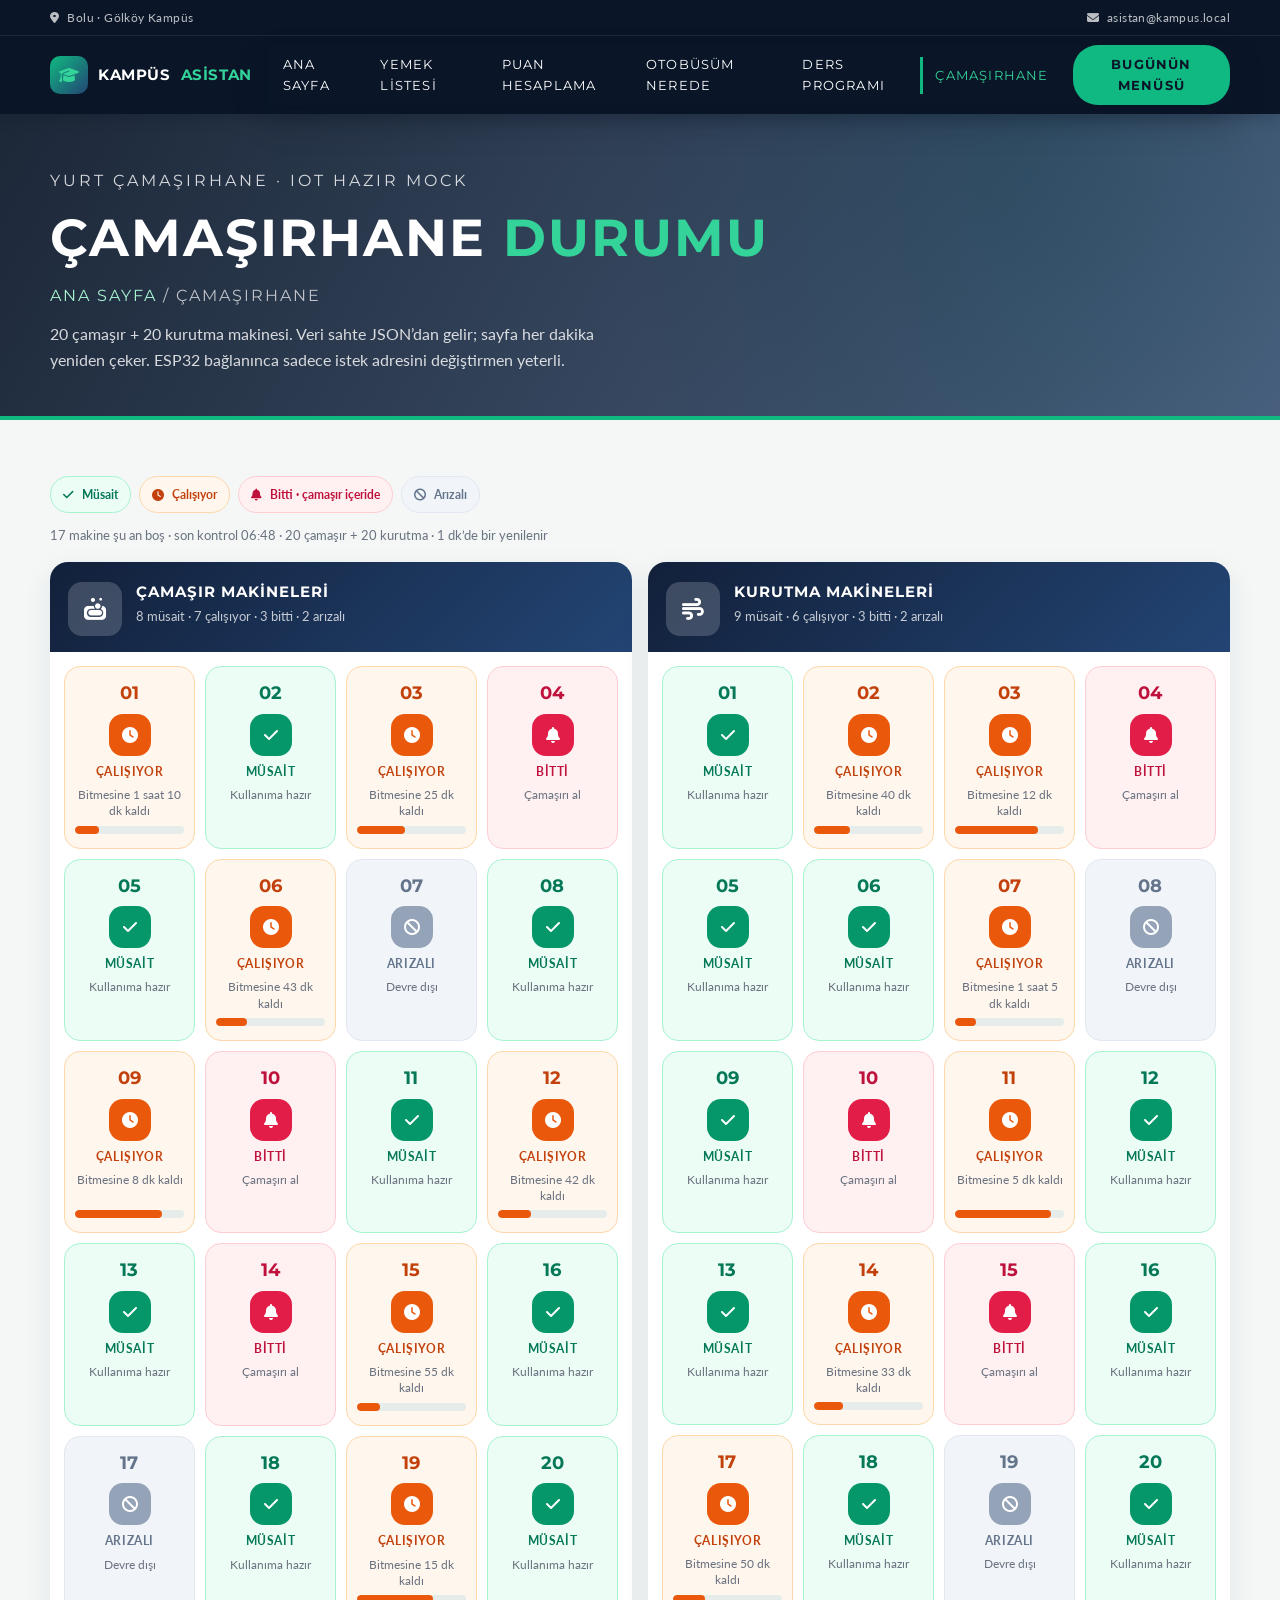
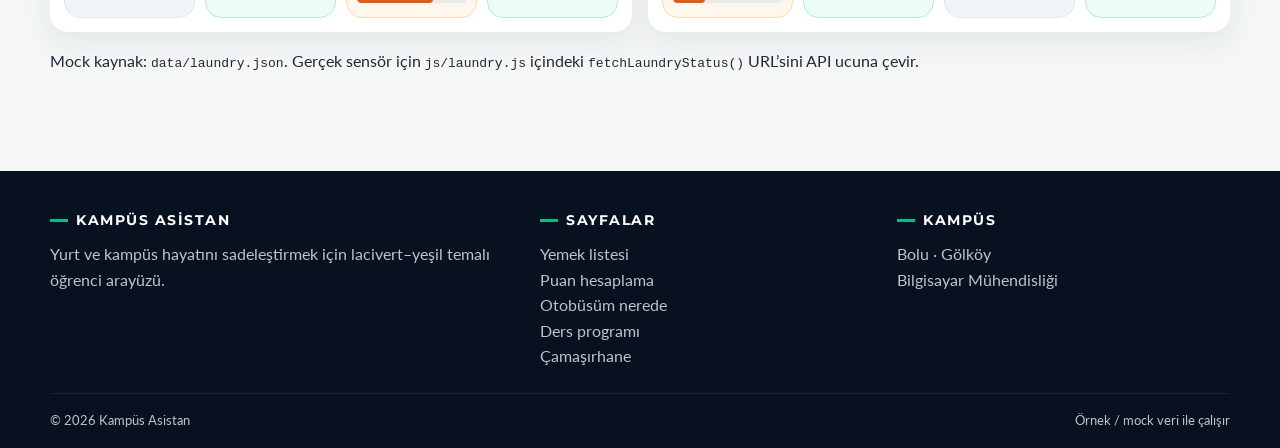
==== camasirhane.html @ 9dda55a9 "Kampüs Asistan’a çamaşırhane, güncel ders programı ve boş saat satırlarının gizlenmesini ekle. Co-au" ====
<!DOCTYPE html>
<html lang="tr">
<head>
  <meta charset="UTF-8">
  <meta name="viewport" content="width=device-width, initial-scale=1.0">
  <title>Çamaşırhane · Kampüs Asistan</title>
  <link rel="icon" href="assets/img/favicon.svg" type="image/svg+xml">
  <link rel="preconnect" href="https://fonts.googleapis.com">
  <link href="https://fonts.googleapis.com/css2?family=Lato:wght@300;400;700;900&family=Montserrat:wght@400;700&display=swap" rel="stylesheet">
  <link rel="stylesheet" href="https://cdnjs.cloudflare.com/ajax/libs/font-awesome/6.5.2/css/all.min.css">
  <link rel="stylesheet" href="css/style.css">
</head>
<body>
  <header class="site-header">
    <div class="header-toolbar">
      <div class="container header-toolbar-inner">
        <span><i class="fa-solid fa-location-dot"></i> Bolu · Gölköy Kampüs</span>
        <span><i class="fa-solid fa-envelope"></i> asistan@kampus.local</span>
      </div>
    </div>
    <div class="container header-bar">
      <a class="logo" href="index.html">
        <span class="logo-mark"><i class="fa-solid fa-graduation-cap"></i></span>
        Kampüs<span>Asistan</span>
      </a>
      <button class="nav-toggle" type="button" aria-label="Menü" aria-expanded="false"><span></span></button>
      <nav class="site-nav">
        <a href="index.html">Ana Sayfa</a>
        <a href="yemek.html">Yemek Listesi</a>
        <a href="puan.html">Puan Hesaplama</a>
        <a href="otobus.html">Otobüsüm Nerede</a>
        <a href="ders-programi.html">Ders Programı</a>
        <a href="camasirhane.html" class="active">Çamaşırhane</a>
        <a class="nav-cta" href="yemek.html">Bugünün menüsü</a>
      </nav>
    </div>
  </header>

  <section class="page-hero">
    <div class="container">
      <p class="kicker">Yurt çamaşırhane · IoT hazır mock</p>
      <h1>Çamaşırhane <span>durumu</span></h1>
      <p class="breadcrumb"><a href="index.html">Ana sayfa</a> / Çamaşırhane</p>
      <p>20 çamaşır + 20 kurutma makinesi. Veri sahte JSON’dan gelir; sayfa her dakika yeniden çeker. ESP32 bağlanınca sadece istek adresini değiştirmen yeterli.</p>
    </div>
  </section>

  <section class="section" data-laundry-page>
    <div class="container">
      <div class="laundry-legend">
        <span class="is-idle"><i class="fa-solid fa-check"></i> Müsait</span>
        <span class="is-running"><i class="fa-solid fa-clock"></i> Çalışıyor</span>
        <span class="is-done"><i class="fa-solid fa-bell"></i> Bitti · çamaşır içeride</span>
        <span class="is-fault"><i class="fa-solid fa-ban"></i> Arızalı</span>
      </div>
      <p class="laundry-meta" data-laundry-meta>Durum yükleniyor…</p>

      <div class="tabs laundry-tabs" data-laundry-tabs>
        <button type="button" data-tab="washer" class="active">Çamaşır makineleri</button>
        <button type="button" data-tab="dryer">Kurutma makineleri</button>
      </div>

      <div class="laundry-layout" data-laundry-board>
        <div class="soft-card empty-state"><p>Makineler yükleniyor…</p></div>
      </div>

      <p class="hint" style="margin-top:16px">Mock kaynak: <code>data/laundry.json</code>. Gerçek sensör için <code>js/laundry.js</code> içindeki <code>fetchLaundryStatus()</code> URL’sini API ucuna çevir.</p>
    </div>
  </section>

  <footer class="site-footer">
    <div class="container">
      <div class="footer-grid">
        <div>
          <h4>Kampüs Asistan</h4>
          <p>Yurt ve kampüs hayatını sadeleştirmek için lacivert–yeşil temalı öğrenci arayüzü.</p>
        </div>
        <div>
          <h4>Sayfalar</h4>
          <p><a href="yemek.html">Yemek listesi</a></p>
          <p><a href="puan.html">Puan hesaplama</a></p>
          <p><a href="otobus.html">Otobüsüm nerede</a></p>
          <p><a href="ders-programi.html">Ders programı</a></p>
          <p><a href="camasirhane.html">Çamaşırhane</a></p>
        </div>
        <div>
          <h4>Kampüs</h4>
          <p>Bolu · Gölköy</p>
          <p>Bilgisayar Mühendisliği</p>
        </div>
      </div>
      <div class="footer-bottom">
        <p>© 2026 Kampüs Asistan</p>
        <p>Örnek / mock veri ile çalışır</p>
      </div>
    </div>
  </footer>

  <script src="js/core.js"></script>
  <script src="js/laundry.js"></script>
</body>
</html>
---- css/style.css ----
@charset "utf-8";

/* Kampüs Asistan — Listing template language, navy + emerald */

:root {
  --navy-950: #07111f;
  --navy-900: #0a1628;
  --navy-800: #12203a;
  --navy-700: #1b365d;
  --navy-600: #234574;
  --navy-500: #2f4984;
  --emerald-700: #047857;
  --emerald-600: #059669;
  --emerald-500: #10b981;
  --mint-400: #34d399;
  --mint-200: #a7f3d0;
  --mint-100: #d1fae5;
  --mint-50: #ecfdf5;
  --bg: #f4f7f6;
  --surface: #ffffff;
  --text: #1f2937;
  --muted: #6b7280;
  --line: #e6ece9;
  --shadow-1: 0 0 6px 3px rgba(0, 0, 0, 0.01);
  --shadow-2: 0 10px 30px rgba(15, 36, 68, 0.08);
  --shadow-3: 0 18px 40px rgba(15, 36, 68, 0.12);
  --radius: 18px;
  --radius-sm: 12px;
  --header-h: 78px;
  --max: 1180px;
}

*,
*::before,
*::after { box-sizing: border-box; }

html { scroll-behavior: smooth; }

html, body, h1, h2, h3, h4, h5, h6, p, ul, ol, li, figure, figcaption, blockquote, dl, dd {
  margin: 0;
  padding: 0;
}

body {
  font-family: "Lato", "Montserrat", sans-serif;
  background: var(--bg);
  color: var(--text);
  line-height: 1.6;
  min-height: 100vh;
  overflow-x: hidden;
}

img { max-width: 100%; display: block; }
a { color: inherit; text-decoration: none; }
button, input, select, textarea { font-family: inherit; }
ul { list-style: none; }

h1, h2, h3, h4, h5, h6 {
  font-family: "Montserrat", sans-serif;
  font-weight: 700;
  letter-spacing: 0.4px;
  line-height: 1.3;
  color: var(--navy-800);
}

.container {
  width: min(var(--max), calc(100% - 32px));
  margin: 0 auto;
}

/* Header — template: dark navy bar, uppercase nav, pill CTA */
.site-header {
  position: sticky;
  top: 0;
  z-index: 50;
  background: var(--navy-900);
  box-shadow: 0 2px 16px rgba(7, 17, 31, 0.25);
}

.header-toolbar {
  display: none;
  border-bottom: 1px solid rgba(255, 255, 255, 0.08);
  padding: 8px 0;
  color: rgba(255, 255, 255, 0.72);
  font-size: 12px;
  letter-spacing: 0.4px;
}

.header-toolbar-inner {
  display: flex;
  justify-content: space-between;
  align-items: center;
  gap: 16px;
}

.header-toolbar span { display: inline-flex; align-items: center; gap: 8px; }

.header-bar {
  display: flex;
  align-items: center;
  justify-content: space-between;
  min-height: var(--header-h);
  gap: 16px;
}

.logo {
  display: flex;
  align-items: center;
  gap: 10px;
  color: #fff;
  font-family: "Montserrat", sans-serif;
  font-weight: 700;
  letter-spacing: 0.6px;
  text-transform: uppercase;
  font-size: 15px;
}

.logo-mark {
  width: 38px;
  height: 38px;
  border-radius: 10px;
  background: linear-gradient(135deg, var(--emerald-500), var(--navy-600));
  display: grid;
  place-items: center;
  color: #fff;
  font-size: 16px;
}

.logo span { color: var(--mint-400); }

.nav-toggle {
  width: 44px;
  height: 44px;
  border: 0;
  background: transparent;
  display: grid;
  place-items: center;
  cursor: pointer;
}

.nav-toggle span,
.nav-toggle span::before,
.nav-toggle span::after {
  display: block;
  width: 22px;
  height: 2px;
  background: #fff;
  position: relative;
  transition: 0.25s ease;
}

.nav-toggle span::before,
.nav-toggle span::after {
  content: "";
  position: absolute;
  left: 0;
}

.nav-toggle span::before { top: -7px; }
.nav-toggle span::after { top: 7px; }

.site-nav {
  position: fixed;
  inset: var(--header-h) 0 auto 0;
  background: var(--navy-800);
  padding: 12px 16px 20px;
  display: none;
  flex-direction: column;
  gap: 4px;
  z-index: 40;
  max-height: calc(100vh - var(--header-h));
  overflow: auto;
  box-shadow: 0 16px 32px rgba(7, 17, 31, 0.28);
}

.site-nav.open { display: flex; }

.site-nav a {
  color: #fff;
  font-family: "Montserrat", sans-serif;
  font-size: 13px;
  text-transform: uppercase;
  letter-spacing: 1.2px;
  padding: 12px 14px;
  border-left: 3px solid transparent;
}

.site-nav a:hover,
.site-nav a.active {
  color: var(--mint-400);
  border-left-color: var(--emerald-500);
}

.nav-cta {
  margin-top: 8px;
  background: var(--emerald-500) !important;
  color: var(--navy-900) !important;
  border-radius: 25px !important;
  text-align: center;
  font-weight: 700;
  border-left: 0 !important;
}

/* Hero / page title — template page-title-wrap */
.hero,
.page-hero {
  background:
    linear-gradient(120deg, rgba(10, 22, 40, 0.92), rgba(27, 54, 93, 0.78)),
    radial-gradient(circle at 80% 20%, rgba(16, 185, 129, 0.35), transparent 40%);
  color: #fff;
  position: relative;
  overflow: hidden;
}

.hero { padding: 56px 0 64px; }
.page-hero { padding: 42px 0 48px; }

.hero::after,
.page-hero::after {
  content: "";
  position: absolute;
  left: 0;
  right: 0;
  bottom: 0;
  height: 4px;
  background: var(--emerald-500);
}

.kicker {
  font-family: "Montserrat", sans-serif;
  font-size: 12px;
  letter-spacing: 3px;
  text-transform: uppercase;
  color: var(--mint-200);
  margin-bottom: 10px;
}

.hero h1,
.page-hero h1 {
  color: #fff;
  font-size: clamp(28px, 5vw, 52px);
  text-transform: uppercase;
  letter-spacing: 2px;
}

.hero h1 span,
.page-hero h1 span { color: var(--mint-400); }

.hero p,
.page-hero p {
  margin-top: 12px;
  max-width: 560px;
  color: rgba(255, 255, 255, 0.82);
  font-size: 16px;
}

.breadcrumb {
  margin-top: 10px;
  font-family: "Montserrat", sans-serif;
  font-size: 11px;
  letter-spacing: 2px;
  text-transform: uppercase;
  color: rgba(255, 255, 255, 0.7) !important;
}

.breadcrumb a { color: var(--mint-200); display: inline; }

.hero-actions {
  display: flex;
  flex-wrap: wrap;
  gap: 12px;
  margin-top: 28px;
}

.hero-actions .btn { white-space: nowrap; }

.btn {
  display: inline-flex;
  align-items: center;
  justify-content: center;
  gap: 8px;
  border: 0;
  cursor: pointer;
  border-radius: 25px;
  padding: 12px 22px;
  font-family: "Montserrat", sans-serif;
  font-size: 12px;
  font-weight: 700;
  letter-spacing: 1.2px;
  text-transform: uppercase;
  transition: 0.25s ease;
}

.btn-primary {
  background: var(--emerald-500);
  color: var(--navy-900);
}

.btn-primary:hover { background: var(--mint-400); }

.btn-ghost {
  background: transparent;
  color: #fff;
  border: 1px solid rgba(255, 255, 255, 0.28);
}

.btn-ghost:hover { border-color: var(--mint-400); color: var(--mint-400); }

.btn-navy {
  background: var(--navy-700);
  color: #fff;
}

.btn-navy:hover { background: var(--navy-600); }

/* Feature cards — template listing/category cards */
.section { padding: 56px 0; }

.section-title {
  text-align: center;
  margin-bottom: 36px;
}

.section-title h2 {
  text-transform: uppercase;
  letter-spacing: 3px;
  font-weight: 400;
  font-size: 22px;
}

.section-title h2 span { color: var(--emerald-500); }

.title-divider {
  display: flex;
  align-items: center;
  justify-content: center;
  gap: 8px;
  margin-top: 12px;
}

.title-divider .line {
  width: 80px;
  height: 1px;
  background: #dbe5e0;
}

.title-divider .box {
  width: 10px;
  height: 10px;
  border: 1px solid var(--emerald-500);
  transform: rotate(130deg);
}

.feature-grid {
  display: grid;
  gap: 20px;
}

.feature-card {
  background: var(--surface);
  border-radius: var(--radius);
  box-shadow: var(--shadow-2);
  padding: 28px 24px;
  transition: 0.3s ease;
  border-bottom: 3px solid transparent;
}

.feature-card:hover {
  transform: translateY(-4px);
  box-shadow: var(--shadow-3);
  border-bottom-color: var(--emerald-500);
}

.feature-icon {
  width: 54px;
  height: 54px;
  border-radius: 14px;
  display: grid;
  place-items: center;
  background: var(--mint-50);
  color: var(--emerald-600);
  font-size: 22px;
  margin-bottom: 16px;
}

.feature-card h3 {
  font-size: 16px;
  text-transform: uppercase;
  letter-spacing: 1px;
  margin-bottom: 8px;
}

.feature-card p { color: var(--muted); font-size: 14px; }

.today-preview {
  display: grid;
  gap: 16px;
}

.soft-card {
  background: var(--surface);
  border-radius: var(--radius);
  box-shadow: var(--shadow-2);
  padding: 22px;
}

/* Calendar */
.calendar-wrap {
  background: var(--surface);
  border-radius: var(--radius);
  box-shadow: var(--shadow-2);
  padding: 22px;
  margin-top: -36px;
  position: relative;
  z-index: 2;
}

.calendar-head {
  display: flex;
  align-items: center;
  justify-content: space-between;
  gap: 12px;
  margin-bottom: 16px;
}

.calendar-head h3 {
  font-size: 15px;
  text-transform: uppercase;
  letter-spacing: 1.4px;
}

.icon-btn {
  width: 40px;
  height: 40px;
  border-radius: 50%;
  border: 1px solid var(--line);
  background: #fff;
  cursor: pointer;
  color: var(--navy-700);
}

.icon-btn:hover { background: var(--mint-50); border-color: var(--emerald-500); }

.calendar-weekdays,
.calendar-grid {
  display: grid;
  grid-template-columns: repeat(7, 1fr);
  gap: 6px;
}

.calendar-weekdays span {
  text-align: center;
  font-family: "Montserrat", sans-serif;
  font-size: 11px;
  letter-spacing: 1px;
  text-transform: uppercase;
  color: var(--muted);
  padding: 6px 0;
}

.cal-day {
  aspect-ratio: 1;
  border: 0;
  background: transparent;
  border-radius: 12px;
  cursor: pointer;
  color: var(--text);
  font-weight: 700;
  font-size: 14px;
}

.cal-day.muted { color: #c4cdc8; cursor: default; }
.cal-day:disabled { opacity: 0.45; }
.cal-day:not(.muted):hover { background: var(--mint-100); }
.cal-day.today { box-shadow: inset 0 0 0 2px var(--navy-700); }
.cal-day.selected {
  background: var(--emerald-500);
  color: var(--navy-900);
}
.cal-day.has-menu:not(.selected)::after {
  content: "";
  display: block;
  width: 5px;
  height: 5px;
  background: var(--emerald-500);
  border-radius: 50%;
  margin: 2px auto 0;
}

.selected-date {
  margin-top: 16px;
  padding-top: 14px;
  border-top: 1px solid var(--line);
  color: var(--navy-700);
  font-weight: 700;
  font-family: "Montserrat", sans-serif;
  text-transform: uppercase;
  letter-spacing: 1px;
  font-size: 13px;
}

/* Meal cards */
.menu-grid {
  display: grid;
  gap: 20px;
  margin-top: 24px;
}

.meal-card {
  background: var(--surface);
  border-radius: var(--radius);
  box-shadow: var(--shadow-2);
  overflow: hidden;
}

.meal-card-body { padding: 22px; }

.meal-label {
  display: inline-flex;
  align-items: center;
  gap: 8px;
  background: var(--mint-50);
  color: var(--emerald-700);
  border-radius: 999px;
  padding: 6px 12px;
  font-family: "Montserrat", sans-serif;
  font-size: 11px;
  letter-spacing: 1.4px;
  text-transform: uppercase;
  font-weight: 700;
}

.meal-card h3 {
  margin: 12px 0 6px;
  font-size: 20px;
  text-transform: uppercase;
}

.meal-meta {
  color: var(--muted);
  font-size: 13px;
  margin-bottom: 16px;
}

.meal-list li {
  display: flex;
  align-items: center;
  gap: 12px;
  padding: 10px 0;
  border-bottom: 1px solid var(--line);
  font-size: 15px;
}

.meal-item-name { flex: 1; text-align: left; }

.meal-item-portion {
  color: var(--muted);
  font-size: 12px;
  white-space: nowrap;
}

.meal-list li:last-child { border-bottom: 0; }

.data-menu-notes p,
[data-menu-notes] p {
  text-align: left;
  color: var(--muted);
  font-size: 13px;
  margin-top: 6px;
}

.dot {
  width: 8px;
  height: 8px;
  border-radius: 50%;
  background: var(--emerald-500);
  flex-shrink: 0;
}

.empty-state {
  text-align: center;
  padding: 48px 20px;
  color: var(--muted);
}

/* Grade calculator */
.tabs {
  display: flex;
  gap: 8px;
  background: var(--surface);
  padding: 8px;
  border-radius: 999px;
  box-shadow: var(--shadow-1);
  width: fit-content;
  max-width: 100%;
  overflow-x: auto;
  margin: 0 auto 24px;
}

.tabs button {
  border: 0;
  background: transparent;
  padding: 10px 18px;
  border-radius: 999px;
  cursor: pointer;
  font-family: "Montserrat", sans-serif;
  font-size: 12px;
  letter-spacing: 1px;
  text-transform: uppercase;
  color: var(--muted);
  white-space: nowrap;
}

.tabs button.active {
  background: var(--navy-700);
  color: #fff;
}

.form-grid {
  display: grid;
  gap: 16px;
}

.field label {
  display: block;
  font-family: "Montserrat", sans-serif;
  font-size: 11px;
  letter-spacing: 1.2px;
  text-transform: uppercase;
  color: var(--muted);
  margin-bottom: 6px;
}

.field input,
.field select {
  width: 100%;
  height: 48px;
  border: 1px solid var(--line);
  border-radius: var(--radius-sm);
  padding: 0 14px;
  background: #fff;
  color: var(--text);
  font-size: 15px;
}

.field input:focus,
.field select:focus {
  outline: 2px solid var(--mint-200);
  border-color: var(--emerald-500);
}

.result-card {
  margin-top: 20px;
  background: linear-gradient(160deg, var(--navy-800), var(--navy-700));
  color: #fff;
  border-radius: var(--radius);
  padding: 24px;
}

.result-card h3 { color: #fff; text-transform: uppercase; letter-spacing: 1px; }
.result-value {
  font-size: 42px;
  font-weight: 700;
  color: var(--mint-400);
  margin: 8px 0;
  font-family: "Montserrat", sans-serif;
}

.letter-badge {
  display: inline-block;
  background: var(--emerald-500);
  color: var(--navy-900);
  border-radius: 8px;
  padding: 4px 10px;
  font-weight: 700;
}

.scale-panel {
  background: var(--surface);
  border-radius: var(--radius);
  box-shadow: var(--shadow-2);
  overflow: hidden;
}

.scale-panel-head {
  display: flex;
  gap: 14px;
  align-items: flex-start;
  padding: 20px 18px 16px;
  background: linear-gradient(135deg, var(--navy-800), var(--navy-600));
  color: #fff;
}

.scale-panel-head h3 {
  color: #fff;
  text-align: left;
  text-transform: uppercase;
  letter-spacing: 1px;
  font-size: 15px;
  margin: 0 0 4px;
}

.scale-panel-head p {
  color: rgba(255, 255, 255, 0.75);
  text-align: left;
  font-size: 13px;
}

.scale-panel .hint { padding: 0 18px 18px; }

.scale-list {
  display: grid;
  gap: 10px;
  padding: 16px 14px 8px;
}

.scale-row {
  display: grid;
  grid-template-columns: 58px 1fr 78px;
  gap: 10px;
  align-items: center;
  padding: 14px;
  border-radius: 16px;
  background: #f7faf8;
  border: 1px solid var(--line);
}

.scale-badge {
  width: 58px;
  height: 58px;
  border-radius: 16px;
  display: grid;
  place-items: center;
  font-family: "Montserrat", sans-serif;
  font-weight: 700;
  font-size: 18px;
  color: #fff;
  box-shadow: 0 8px 16px rgba(15, 36, 68, 0.12);
}

.scale-bar {
  display: block;
  height: 10px;
  background: rgba(15, 36, 68, 0.08);
  border-radius: 99px;
  margin-top: 8px;
  overflow: hidden;
}

.scale-copy { min-width: 0; }
.scale-copy-top {
  display: flex;
  justify-content: space-between;
  gap: 8px;
  align-items: baseline;
}
.scale-copy-top strong {
  font-size: 13px;
  color: var(--navy-800);
  text-transform: uppercase;
  letter-spacing: 0.4px;
}
.scale-gpa {
  font-size: 12px;
  font-weight: 700;
  color: var(--emerald-700);
}
.scale-range {
  display: block;
  margin-top: 2px;
  font-size: 13px;
  color: var(--muted);
}
.scale-bar {
  display: block;
  height: 6px;
  background: #e6ece9;
  border-radius: 99px;
  margin-top: 8px;
  overflow: hidden;
}
.scale-bar i {
  display: block;
  height: 100%;
  border-radius: 99px;
  background: var(--emerald-500);
}
.scale-input small {
  display: block;
  font-size: 10px;
  letter-spacing: 0.8px;
  text-transform: uppercase;
  color: var(--muted);
  margin-bottom: 4px;
}
.scale-input input {
  width: 100%;
  height: 40px;
  border: 1px solid var(--line);
  border-radius: 10px;
  padding: 0 8px;
  font-weight: 700;
  text-align: center;
}

.tone-aa .scale-badge, .tone-aa .scale-bar i, .tone-aa .avg-result-badge { background: #059669; }
.tone-aa { background: #ecfdf5; border-color: #a7f3d0; }
.tone-ba .scale-badge, .tone-ba .scale-bar i, .tone-ba .avg-result-badge { background: #10b981; }
.tone-ba { background: #f0fdf4; border-color: #bbf7d0; }
.tone-bb .scale-badge, .tone-bb .scale-bar i, .tone-bb .avg-result-badge { background: #34d399; color: var(--navy-900); }
.tone-bb { background: #ecfdf5; border-color: #a7f3d0; }
.tone-cb .scale-badge, .tone-cb .scale-bar i, .tone-cb .avg-result-badge { background: #2f4984; }
.tone-cb { background: #eef2ff; border-color: #c7d2fe; }
.tone-cc .scale-badge, .tone-cc .scale-bar i, .tone-cc .avg-result-badge { background: #234574; }
.tone-cc { background: #f1f5f9; border-color: #cbd5e1; }
.tone-dc .scale-badge, .tone-dc .scale-bar i, .tone-dc .avg-result-badge { background: #c4a35a; }
.tone-dc { background: #fffbeb; border-color: #fde68a; }
.tone-dd .scale-badge, .tone-dd .scale-bar i, .tone-dd .avg-result-badge { background: #d97706; }
.tone-dd { background: #fff7ed; border-color: #fed7aa; }
.tone-fd .scale-badge, .tone-fd .scale-bar i, .tone-fd .avg-result-badge { background: #e11d48; }
.tone-fd { background: #fff1f2; border-color: #fecdd3; }
.tone-ff .scale-badge, .tone-ff .scale-bar i, .tone-ff .avg-result-badge { background: #7f1d1d; }
.tone-ff { background: #fef2f2; border-color: #fecaca; }

.scale-item {
  display: flex;
  align-items: center;
  gap: 8px;
}

.target-head {
  background: linear-gradient(135deg, #1e3a5f, #2f4984) !important;
}

.target-head .feature-icon,
.avg-head .feature-icon {
  background: rgba(255, 255, 255, 0.18);
  color: #fff;
}

.avg-head {
  background: linear-gradient(135deg, #047857, #10b981) !important;
}

.avg-body { padding: 18px 16px 16px; }

.avg-score-grid,
.avg-weight-grid {
  display: grid;
  grid-template-columns: 1fr 1fr;
  gap: 12px;
}

.avg-score-card {
  display: flex;
  gap: 12px;
  align-items: center;
  padding: 14px;
  border-radius: 16px;
  border: 1px solid var(--line);
}

.avg-score-card.is-mid {
  background: #ecfdf5;
  border-color: #a7f3d0;
}

.avg-score-card.is-fin {
  background: #eef2ff;
  border-color: #c7d2fe;
}

.avg-score-card.is-goal {
  background: #fffbeb;
  border-color: #fde68a;
}

.avg-score-mark {
  width: 44px;
  height: 44px;
  flex: 0 0 44px;
  border-radius: 14px;
  display: grid;
  place-items: center;
  color: #fff;
  font-size: 16px;
}

.avg-score-card.is-mid .avg-score-mark { background: #059669; }
.avg-score-card.is-fin .avg-score-mark { background: #2f4984; }
.avg-score-card.is-goal .avg-score-mark { background: #c4a35a; }

.avg-score-card .field { flex: 1; min-width: 0; }
.avg-score-card .field label { margin-bottom: 4px; }

.avg-weight-grid {
  margin: 12px 0 16px;
}

.avg-result {
  display: grid;
  grid-template-columns: 88px 1fr;
  gap: 16px;
  align-items: start;
  margin-top: 18px;
  padding: 18px;
  border-radius: 16px;
  border: 1px solid var(--line);
}

.avg-result .result-value {
  font-size: 42px;
  margin: 4px 0 2px;
  color: var(--navy-800);
  line-height: 1;
}

.avg-result p { text-align: left; }

.avg-copy-top {
  display: flex;
  justify-content: space-between;
  gap: 8px;
  align-items: baseline;
}

.avg-copy-top strong {
  font-size: 13px;
  color: var(--navy-800);
  text-transform: uppercase;
  letter-spacing: 0.4px;
}

.avg-result .scale-bar { height: 10px; }

.avg-kicker {
  font-family: "Montserrat", sans-serif;
  font-size: 11px;
  letter-spacing: 1.2px;
  text-transform: uppercase;
  color: var(--muted);
  margin: 0;
}

.avg-formula {
  font-size: 13px;
  color: var(--muted);
  margin-top: 8px;
}

.avg-result-badge {
  width: 88px;
  height: 88px;
  border-radius: 22px;
  display: grid;
  place-items: center;
  font-family: "Montserrat", sans-serif;
  font-weight: 700;
  font-size: 28px;
  color: #fff;
  box-shadow: 0 10px 20px rgba(15, 36, 68, 0.16);
}

.avg-split {
  display: grid;
  grid-template-columns: 1fr 1fr;
  gap: 8px;
  margin-top: 12px;
}

.avg-split span {
  display: flex;
  flex-direction: column;
  gap: 2px;
  background: rgba(255, 255, 255, 0.72);
  border-radius: 12px;
  padding: 10px 12px;
}

.avg-split small {
  font-size: 10px;
  letter-spacing: 0.8px;
  text-transform: uppercase;
  color: var(--muted);
}

.avg-split strong {
  font-size: 18px;
  color: var(--navy-800);
}

.avg-ladder {
  display: flex;
  gap: 4px;
  margin-top: 14px;
}

.avg-ladder-dot {
  flex: 1;
  min-width: 0;
  text-align: center;
  font-family: "Montserrat", sans-serif;
  font-size: 10px;
  font-weight: 700;
  letter-spacing: 0.2px;
  padding: 7px 0;
  border-radius: 8px;
  color: #fff;
  opacity: 0.32;
}

.avg-ladder-dot.is-on {
  opacity: 1;
  transform: translateY(-1px);
  box-shadow: 0 6px 12px rgba(15, 36, 68, 0.18);
}

.avg-ladder-dot[data-tone="aa"] { background: #059669; }
.avg-ladder-dot[data-tone="ba"] { background: #10b981; }
.avg-ladder-dot[data-tone="bb"] { background: #34d399; color: var(--navy-900); }
.avg-ladder-dot[data-tone="cb"] { background: #2f4984; }
.avg-ladder-dot[data-tone="cc"] { background: #234574; }
.avg-ladder-dot[data-tone="dc"] { background: #c4a35a; }
.avg-ladder-dot[data-tone="dd"] { background: #d97706; }
.avg-ladder-dot[data-tone="fd"] { background: #e11d48; }
.avg-ladder-dot[data-tone="ff"] { background: #7f1d1d; }

.avg-result.is-warn {
  background: #fff7ed;
  border-color: #fed7aa;
}

.avg-result.is-warn .avg-result-badge,
.avg-result.is-warn .scale-bar i { background: #d97706; }

.avg-result.is-idle {
  background: #f8faf9;
}

@media (max-width: 640px) {
  .avg-score-grid,
  .avg-weight-grid { grid-template-columns: 1fr; }
}

@media (max-width: 480px) {
  .avg-result { grid-template-columns: 1fr; justify-items: start; }
}

/* Bus */
.bus-layout {
  display: grid;
  gap: 16px;
}

.map-panel {
  background: var(--navy-900);
  border-radius: var(--radius);
  min-height: 340px;
  position: relative;
  overflow: hidden;
}

.map-canvas { width: 100%; height: 360px; display: block; }

.map-legend {
  position: absolute;
  left: 12px;
  bottom: 12px;
  background: rgba(7, 17, 31, 0.82);
  color: #fff;
  border-radius: 12px;
  padding: 10px 12px;
  font-size: 12px;
}

.fallback-banner {
  background: #fff7ed;
  border: 1px solid #fed7aa;
  color: #9a3412;
  border-radius: var(--radius);
  padding: 16px 18px;
  display: flex;
  gap: 12px;
  align-items: flex-start;
}

.fallback-banner.ok {
  background: var(--mint-50);
  border-color: var(--mint-200);
  color: var(--emerald-700);
}

.chip-row {
  display: flex;
  gap: 8px;
  overflow-x: auto;
  padding-bottom: 4px;
}

.chip {
  border: 1px solid var(--line);
  background: #fff;
  border-radius: 999px;
  padding: 10px 14px;
  cursor: pointer;
  white-space: nowrap;
  font-weight: 700;
  color: var(--navy-700);
}

.chip.active {
  background: var(--emerald-500);
  border-color: var(--emerald-500);
  color: var(--navy-900);
}

.eta-card {
  display: flex;
  align-items: center;
  justify-content: space-between;
  gap: 12px;
}

.eta-mins {
  font-size: 36px;
  font-weight: 700;
  color: var(--emerald-600);
  font-family: "Montserrat", sans-serif;
  line-height: 1;
}

.stop-list li {
  display: flex;
  justify-content: space-between;
  gap: 12px;
  padding: 12px 0;
  border-bottom: 1px solid var(--line);
}

.stop-list li.active { color: var(--emerald-700); font-weight: 700; }

.timetable table {
  width: 100%;
  border-collapse: collapse;
}

.timetable th,
.timetable td {
  text-align: left;
  padding: 10px 8px;
  border-bottom: 1px solid var(--line);
  font-size: 14px;
}

.timetable th {
  font-family: "Montserrat", sans-serif;
  font-size: 11px;
  letter-spacing: 1px;
  text-transform: uppercase;
  color: var(--muted);
}

.hidden { display: none !important; }

/* Schedule table */
.schedule-controls {
  display: grid;
  gap: 16px;
  margin-bottom: 20px;
}

.control-label {
  font-family: "Montserrat", sans-serif;
  font-size: 11px;
  letter-spacing: 1.4px;
  text-transform: uppercase;
  color: var(--muted);
  margin: 0 0 8px;
  text-align: center;
}

.schedule-controls .tabs { margin: 0 auto; }

.year-tabs button.active {
  background: var(--emerald-600);
  color: #fff;
}

.schedule-caption {
  padding: 14px 16px 10px;
  font-size: 13px;
  color: var(--muted);
}

.course-stack {
  display: grid;
  gap: 6px;
}

.course-cell span {
  display: block;
  font-size: 11px;
  opacity: 0.9;
  line-height: 1.35;
}

[data-table] {
  min-width: 0;
  max-width: 100%;
}

.schedule-board {
  width: 100%;
  max-width: 100%;
  min-width: 0;
  overflow: hidden;
  background: var(--surface);
  border-radius: var(--radius);
  box-shadow: var(--shadow-2);
}

.timetable-wrap {
  width: 100%;
  max-width: 100%;
  min-width: 0;
  overflow-x: auto;
  overflow-y: hidden;
  -webkit-overflow-scrolling: touch;
}

.schedule-table {
  width: 100%;
  table-layout: fixed;
  border-collapse: separate;
  border-spacing: 0;
}

.schedule-table th,
.schedule-table td {
  border-bottom: 1px solid var(--line);
  border-right: 1px solid var(--line);
  padding: 8px;
  vertical-align: stretch;
  min-width: 0;
  overflow: hidden;
  overflow-wrap: anywhere;
  word-break: break-word;
}

.schedule-table th:last-child,
.schedule-table td:last-child {
  border-right: 0;
}

.schedule-table th {
  background: var(--navy-800);
  color: #fff;
  font-family: "Montserrat", sans-serif;
  font-size: 11px;
  letter-spacing: 1px;
  text-transform: uppercase;
  text-align: center;
}

.schedule-table th:first-child,
.schedule-table td:first-child {
  width: 96px;
  min-width: 96px;
  max-width: 96px;
  background: #f8faf9;
  color: var(--muted);
  font-size: 12px;
  font-weight: 700;
  position: sticky;
  left: 0;
  z-index: 2;
  overflow-wrap: normal;
  word-break: normal;
}

.schedule-table th:first-child { background: var(--navy-900); color: var(--mint-200); z-index: 3; }

.week-stack { padding-bottom: 8px; }

.day-sheet { border-top: 1px solid var(--line); }

.day-sheet h3 {
  margin: 0;
  padding: 14px 16px 6px;
  font-size: 12px;
  letter-spacing: 1.2px;
  text-transform: uppercase;
  color: var(--navy-700);
}

.day-empty {
  margin: 0;
  padding: 4px 16px 16px;
  color: var(--muted);
  font-size: 14px;
}

.day-sheet .schedule-table th:first-child,
.day-sheet .schedule-table td:first-child {
  position: static;
}

.course-cell {
  display: block;
  width: 100%;
  max-width: 100%;
  text-align: left;
  border: 0;
  border-radius: 10px;
  padding: 8px 10px;
  cursor: pointer;
  color: #fff;
  min-height: 52px;
  overflow: hidden;
}

.course-cell strong { display: block; font-size: 12px; }
.course-cell span { display: block; font-size: 11px; opacity: 0.9; }

/* Modal */
.modal-backdrop {
  position: fixed;
  inset: 0;
  background: rgba(7, 17, 31, 0.55);
  z-index: 80;
  display: none;
  align-items: flex-end;
  justify-content: center;
}

.modal-backdrop.open { display: flex; }

.modal {
  background: #fff;
  width: min(640px, 100%);
  max-height: 86vh;
  overflow: auto;
  border-radius: 20px 20px 0 0;
  padding: 22px 20px 28px;
}

.modal-head {
  display: flex;
  justify-content: space-between;
  align-items: flex-start;
  gap: 12px;
  margin-bottom: 16px;
}

.week-list li {
  display: grid;
  grid-template-columns: 72px 1fr;
  gap: 12px;
  padding: 12px;
  border-radius: 12px;
  margin-bottom: 8px;
  background: #f8faf9;
}

.week-list li.current {
  background: var(--mint-50);
  box-shadow: inset 0 0 0 2px var(--emerald-500);
}

.week-list .wk {
  font-weight: 700;
  color: var(--navy-700);
  font-family: "Montserrat", sans-serif;
  font-size: 12px;
}

/* Footer */
.site-footer {
  background: var(--navy-950);
  color: rgba(255, 255, 255, 0.75);
  padding: 40px 0 18px;
  margin-top: 40px;
}

.footer-grid {
  display: grid;
  gap: 24px;
  padding-bottom: 24px;
  border-bottom: 1px solid rgba(255, 255, 255, 0.08);
}

.site-footer h4 {
  color: #fff;
  font-size: 14px;
  text-transform: uppercase;
  letter-spacing: 1.5px;
  margin-bottom: 12px;
}

.site-footer h4::before {
  content: "";
  display: inline-block;
  width: 18px;
  height: 3px;
  background: var(--emerald-500);
  margin-right: 8px;
  vertical-align: middle;
}

.site-footer a { color: rgba(255, 255, 255, 0.75); }
.site-footer a:hover { color: var(--mint-400); }

.footer-bottom {
  padding-top: 16px;
  font-size: 13px;
  display: flex;
  justify-content: space-between;
  gap: 8px;
  flex-wrap: wrap;
}

.panel-note {
  font-size: 12px;
  color: var(--muted);
  margin-top: 10px;
}

/* Laundry */
.laundry-legend {
  display: flex;
  flex-wrap: wrap;
  gap: 8px;
  margin-bottom: 12px;
}

.laundry-legend span {
  display: inline-flex;
  align-items: center;
  gap: 8px;
  padding: 8px 12px;
  border-radius: 999px;
  font-size: 12px;
  font-weight: 700;
  border: 1px solid var(--line);
}

.laundry-legend .is-idle { background: #ecfdf5; color: #047857; border-color: #a7f3d0; }
.laundry-legend .is-running { background: #fff7ed; color: #c2410c; border-color: #fed7aa; }
.laundry-legend .is-done { background: #fff1f2; color: #be123c; border-color: #fecdd3; }
.laundry-legend .is-fault { background: #f1f5f9; color: #64748b; border-color: #e2e8f0; }

.laundry-meta {
  color: var(--muted);
  font-size: 13px;
  margin-bottom: 16px;
}

.laundry-layout {
  display: grid;
  gap: 16px;
}

.machine-grid {
  display: grid;
  grid-template-columns: repeat(2, minmax(0, 1fr));
  gap: 10px;
  padding: 14px;
}

.machine-card {
  display: flex;
  flex-direction: column;
  align-items: center;
  text-align: center;
  gap: 6px;
  min-height: 154px;
  padding: 12px 10px 14px;
  border-radius: 16px;
  border: 1px solid var(--line);
}

.machine-num {
  font-family: "Montserrat", sans-serif;
  font-weight: 700;
  font-size: 18px;
  letter-spacing: 0.4px;
}

.machine-icon {
  width: 42px;
  height: 42px;
  border-radius: 14px;
  display: grid;
  place-items: center;
  color: #fff;
  font-size: 16px;
}

.machine-card strong {
  font-size: 12px;
  text-transform: uppercase;
  letter-spacing: 0.6px;
}

.machine-card p {
  font-size: 12px;
  color: var(--muted);
  line-height: 1.35;
  min-height: 32px;
}

.machine-card .scale-bar {
  width: 100%;
  height: 8px;
  margin-top: auto;
}

.machine-card.is-idle { background: #ecfdf5; border-color: #a7f3d0; }
.machine-card.is-idle .machine-icon { background: #059669; }
.machine-card.is-idle .machine-num,
.machine-card.is-idle strong { color: #047857; }
.machine-card.is-idle .scale-bar i { background: #059669; }

.machine-card.is-running { background: #fff7ed; border-color: #fed7aa; }
.machine-card.is-running .machine-icon {
  background: #ea580c;
  animation: laundry-pulse 1.6s ease-in-out infinite;
}

@keyframes laundry-pulse {
  0%, 100% { transform: scale(1); }
  50% { transform: scale(1.07); }
}

.laundry-tabs {
  width: 100%;
  margin-left: 0;
}

.laundry-tabs button { flex: 1; }
.machine-card.is-running .machine-num,
.machine-card.is-running strong { color: #c2410c; }
.machine-card.is-running .scale-bar i { background: #ea580c; }

.machine-card.is-done { background: #fff1f2; border-color: #fecdd3; }
.machine-card.is-done .machine-icon { background: #e11d48; }
.machine-card.is-done .machine-num,
.machine-card.is-done strong { color: #be123c; }

.machine-card.is-fault { background: #f1f5f9; border-color: #e2e8f0; }
.machine-card.is-fault .machine-icon { background: #94a3b8; }
.machine-card.is-fault .machine-num,
.machine-card.is-fault strong { color: #64748b; }

.laundry-col .scale-panel-head .feature-icon {
  background: rgba(255, 255, 255, 0.18);
  color: #fff;
}

@media (max-width: 899px) {
  .laundry-layout .laundry-col { display: none; }
  .laundry-layout .laundry-col.is-on { display: block; }
}

@media (min-width: 480px) {
  .machine-grid { grid-template-columns: repeat(4, minmax(0, 1fr)); }
}

@media (min-width: 768px) {
  .header-toolbar { display: block; }

  .nav-toggle { display: none; }

  .site-nav {
    position: static;
    display: flex;
    flex-direction: row;
    align-items: center;
    background: transparent;
    padding: 0;
    gap: 4px;
  }

  .site-nav a { padding: 8px 8px; font-size: 12px; letter-spacing: 0.8px; }

  .nav-cta {
    margin-top: 0;
    margin-left: 8px;
    padding: 9px 18px !important;
  }

  .feature-grid { grid-template-columns: 1fr 1fr; }
  .menu-grid { grid-template-columns: 1fr 1fr; }
  .form-grid.two { grid-template-columns: 1fr 1fr; }
  .today-preview { grid-template-columns: 1.1fr 0.9fr; }
  .footer-grid { grid-template-columns: 1.4fr 1fr 1fr; }
  .modal {
    border-radius: var(--radius);
    margin-bottom: 6vh;
  }
  .modal-backdrop { align-items: center; }
}

@media (min-width: 900px) {
  .laundry-tabs { display: none; }
  .laundry-layout { grid-template-columns: 1fr 1fr; }
  .laundry-layout .laundry-col { display: block; }
}

@media (min-width: 1024px) {
  .feature-grid { grid-template-columns: repeat(auto-fit, minmax(180px, 1fr)); }
  .site-nav a { padding: 8px 12px; font-size: 13px; letter-spacing: 1.2px; }
  .bus-layout { grid-template-columns: 1.3fr 0.9fr; }
  .grade-layout { grid-template-columns: 1.05fr 0.95fr; display: grid; gap: 20px; }
  .hero { padding: 88px 0 96px; }
}

@media (max-width: 480px) {
  .result-value { font-size: 32px; }
  .cal-day { font-size: 13px; }
  .scale-row { grid-template-columns: 48px 1fr; }
  .scale-input { grid-column: 1 / -1; }
}
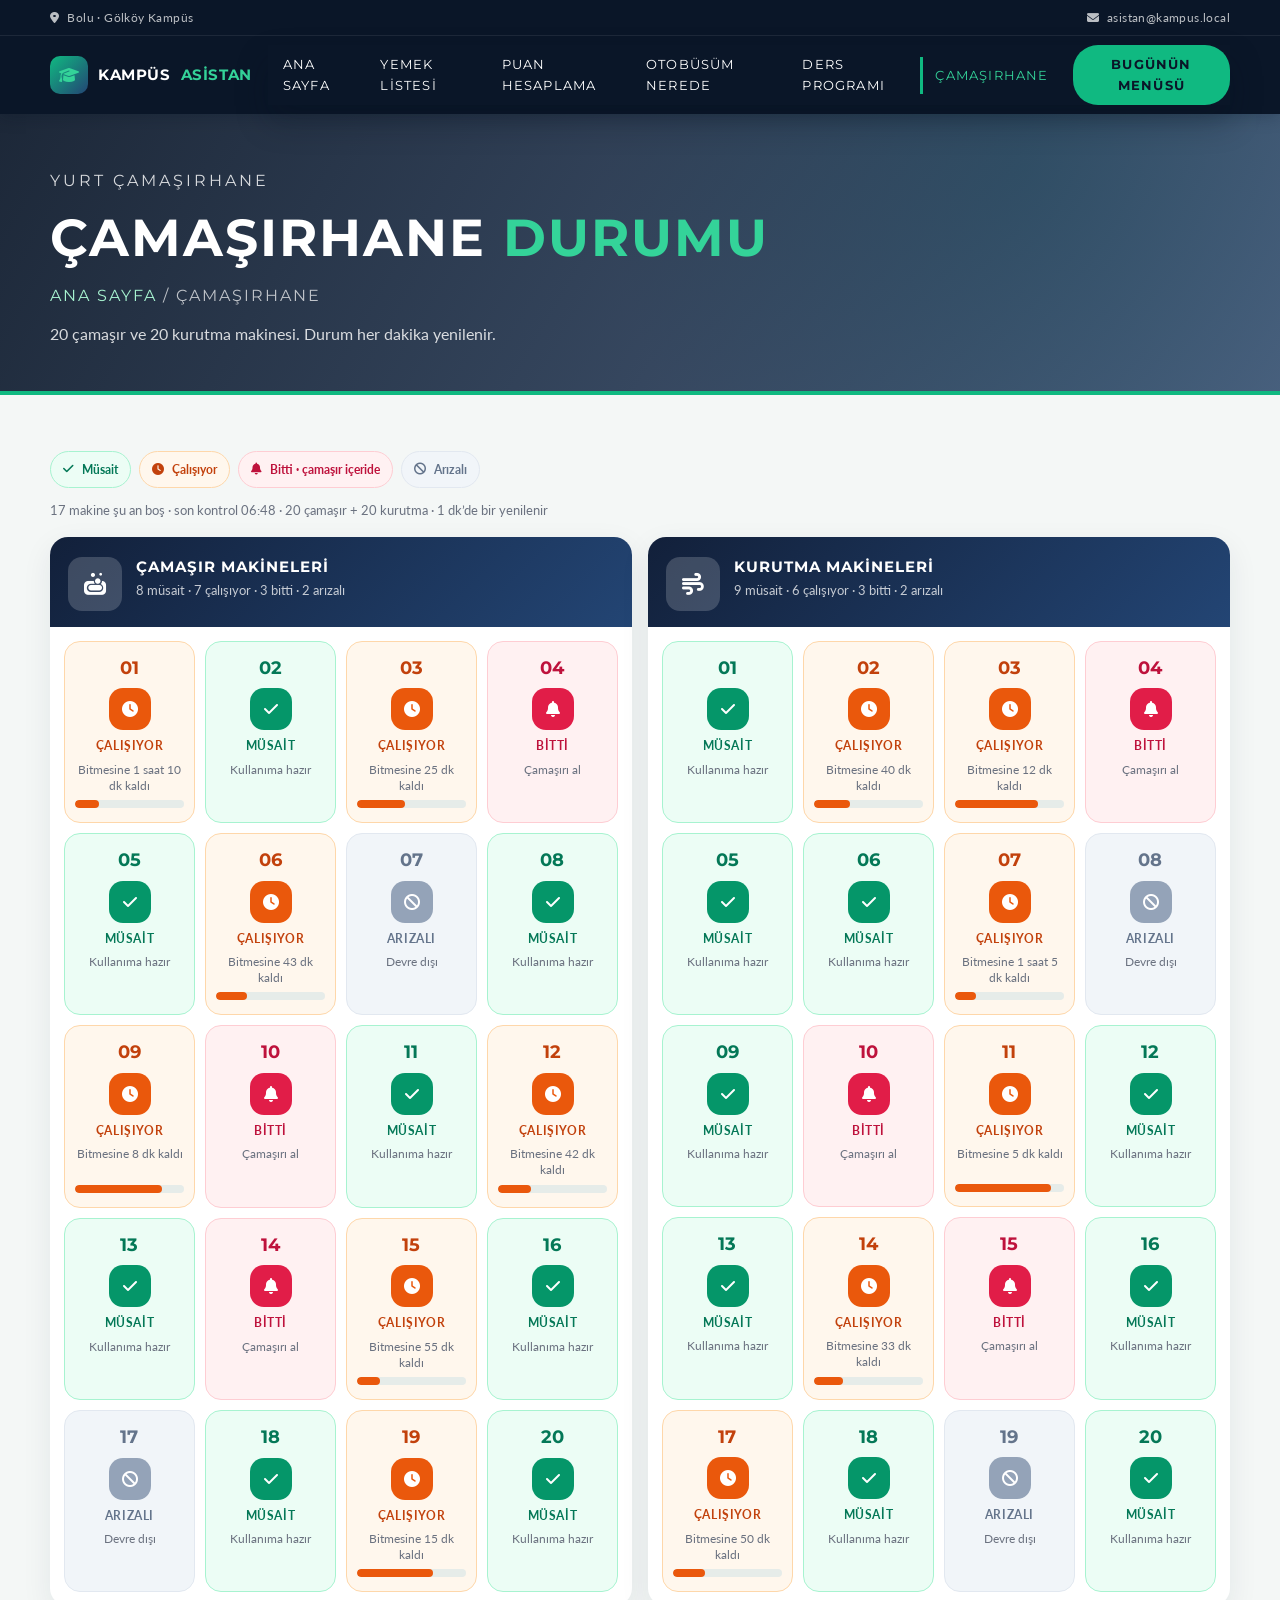
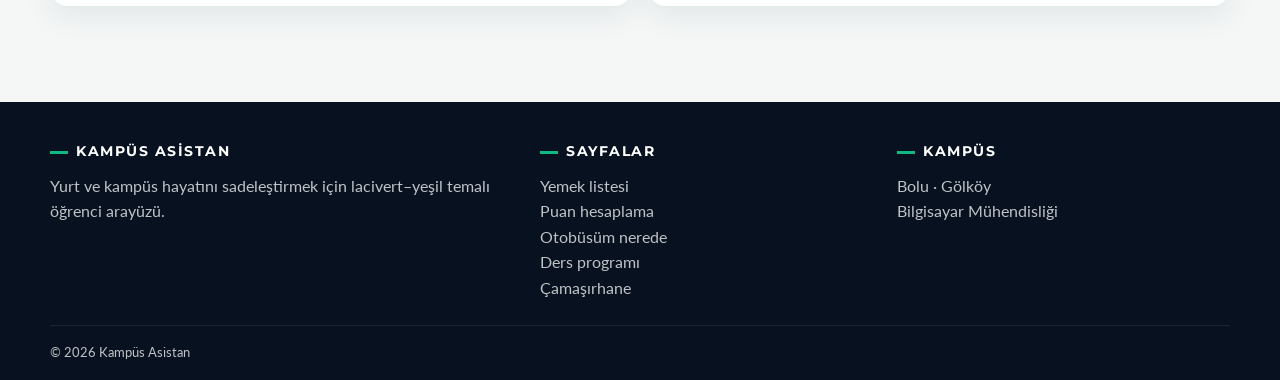
==== commit 9636c414: "Mobilde ders programı taşmasını kes ve otobüs konumunu dokunmayla iste. Co-authored-by: Cursor <curs" ====
--- a/camasirhane.html
+++ b/camasirhane.html
@@ -8,7 +8,7 @@
   <link rel="preconnect" href="https://fonts.googleapis.com">
   <link href="https://fonts.googleapis.com/css2?family=Lato:wght@300;400;700;900&family=Montserrat:wght@400;700&display=swap" rel="stylesheet">
   <link rel="stylesheet" href="https://cdnjs.cloudflare.com/ajax/libs/font-awesome/6.5.2/css/all.min.css">
-  <link rel="stylesheet" href="css/style.css">
+  <link rel="stylesheet" href="css/style.css?v=9">
 </head>
 <body>
   <header class="site-header">
@@ -38,10 +38,10 @@
 
   <section class="page-hero">
     <div class="container">
-      <p class="kicker">Yurt çamaşırhane · IoT hazır mock</p>
+      <p class="kicker">Yurt çamaşırhane</p>
       <h1>Çamaşırhane <span>durumu</span></h1>
       <p class="breadcrumb"><a href="index.html">Ana sayfa</a> / Çamaşırhane</p>
-      <p>20 çamaşır + 20 kurutma makinesi. Veri sahte JSON’dan gelir; sayfa her dakika yeniden çeker. ESP32 bağlanınca sadece istek adresini değiştirmen yeterli.</p>
+      <p>20 çamaşır ve 20 kurutma makinesi. Durum her dakika yenilenir.</p>
     </div>
   </section>
 
@@ -63,8 +63,6 @@
       <div class="laundry-layout" data-laundry-board>
         <div class="soft-card empty-state"><p>Makineler yükleniyor…</p></div>
       </div>
-
-      <p class="hint" style="margin-top:16px">Mock kaynak: <code>data/laundry.json</code>. Gerçek sensör için <code>js/laundry.js</code> içindeki <code>fetchLaundryStatus()</code> URL’sini API ucuna çevir.</p>
     </div>
   </section>
 
@@ -91,7 +89,6 @@
       </div>
       <div class="footer-bottom">
         <p>© 2026 Kampüs Asistan</p>
-        <p>Örnek / mock veri ile çalışır</p>
       </div>
     </div>
   </footer>
--- a/css/style.css
+++ b/css/style.css
@@ -41,6 +41,8 @@
   padding: 0;
 }
 
+html { overflow-x: hidden; }
+
 body {
   font-family: "Lato", "Montserrat", sans-serif;
   background: var(--bg);
@@ -48,6 +50,7 @@
   line-height: 1.6;
   min-height: 100vh;
   overflow-x: hidden;
+  max-width: 100%;
 }
 
 img { max-width: 100%; display: block; }
@@ -65,7 +68,9 @@
 
 .container {
   width: min(var(--max), calc(100% - 32px));
+  max-width: 100%;
   margin: 0 auto;
+  min-width: 0;
 }
 
 /* Header — template: dark navy bar, uppercase nav, pill CTA */
@@ -586,14 +591,17 @@
 /* Grade calculator */
 .tabs {
   display: flex;
+  flex-wrap: wrap;
+  justify-content: center;
   gap: 8px;
   background: var(--surface);
   padding: 8px;
-  border-radius: 999px;
+  border-radius: 20px;
   box-shadow: var(--shadow-1);
-  width: fit-content;
+  width: 100%;
   max-width: 100%;
-  overflow-x: auto;
+  box-sizing: border-box;
+  overflow: visible;
   margin: 0 auto 24px;
 }
 
@@ -1080,8 +1088,15 @@
   border-radius: var(--radius);
   padding: 16px 18px;
   display: flex;
+  flex-wrap: wrap;
   gap: 12px;
-  align-items: flex-start;
+  align-items: center;
+}
+
+.fallback-banner > div { flex: 1; min-width: 180px; }
+
+.fallback-banner .btn {
+  flex-shrink: 0;
 }
 
 .fallback-banner.ok {
@@ -1092,9 +1107,9 @@
 
 .chip-row {
   display: flex;
+  flex-wrap: wrap;
   gap: 8px;
-  overflow-x: auto;
-  padding-bottom: 4px;
+  max-width: 100%;
 }
 
 .chip {
@@ -1167,6 +1182,13 @@
   display: grid;
   gap: 16px;
   margin-bottom: 20px;
+  min-width: 0;
+  max-width: 100%;
+}
+
+.schedule-controls > div {
+  min-width: 0;
+  max-width: 100%;
 }
 
 .control-label {
@@ -1303,6 +1325,12 @@
 .day-sheet .schedule-table th:first-child,
 .day-sheet .schedule-table td:first-child {
   position: static;
+  width: 4.8em;
+  min-width: 4.8em;
+  max-width: 4.8em;
+  padding: 8px 6px;
+  font-size: 11px;
+  white-space: nowrap;
 }
 
 .course-cell {
@@ -1592,7 +1620,7 @@
   .feature-grid { grid-template-columns: 1fr 1fr; }
   .menu-grid { grid-template-columns: 1fr 1fr; }
   .form-grid.two { grid-template-columns: 1fr 1fr; }
-  .today-preview { grid-template-columns: 1.1fr 0.9fr; }
+  .today-preview { grid-template-columns: 1fr; }
   .footer-grid { grid-template-columns: 1.4fr 1fr 1fr; }
   .modal {
     border-radius: var(--radius);
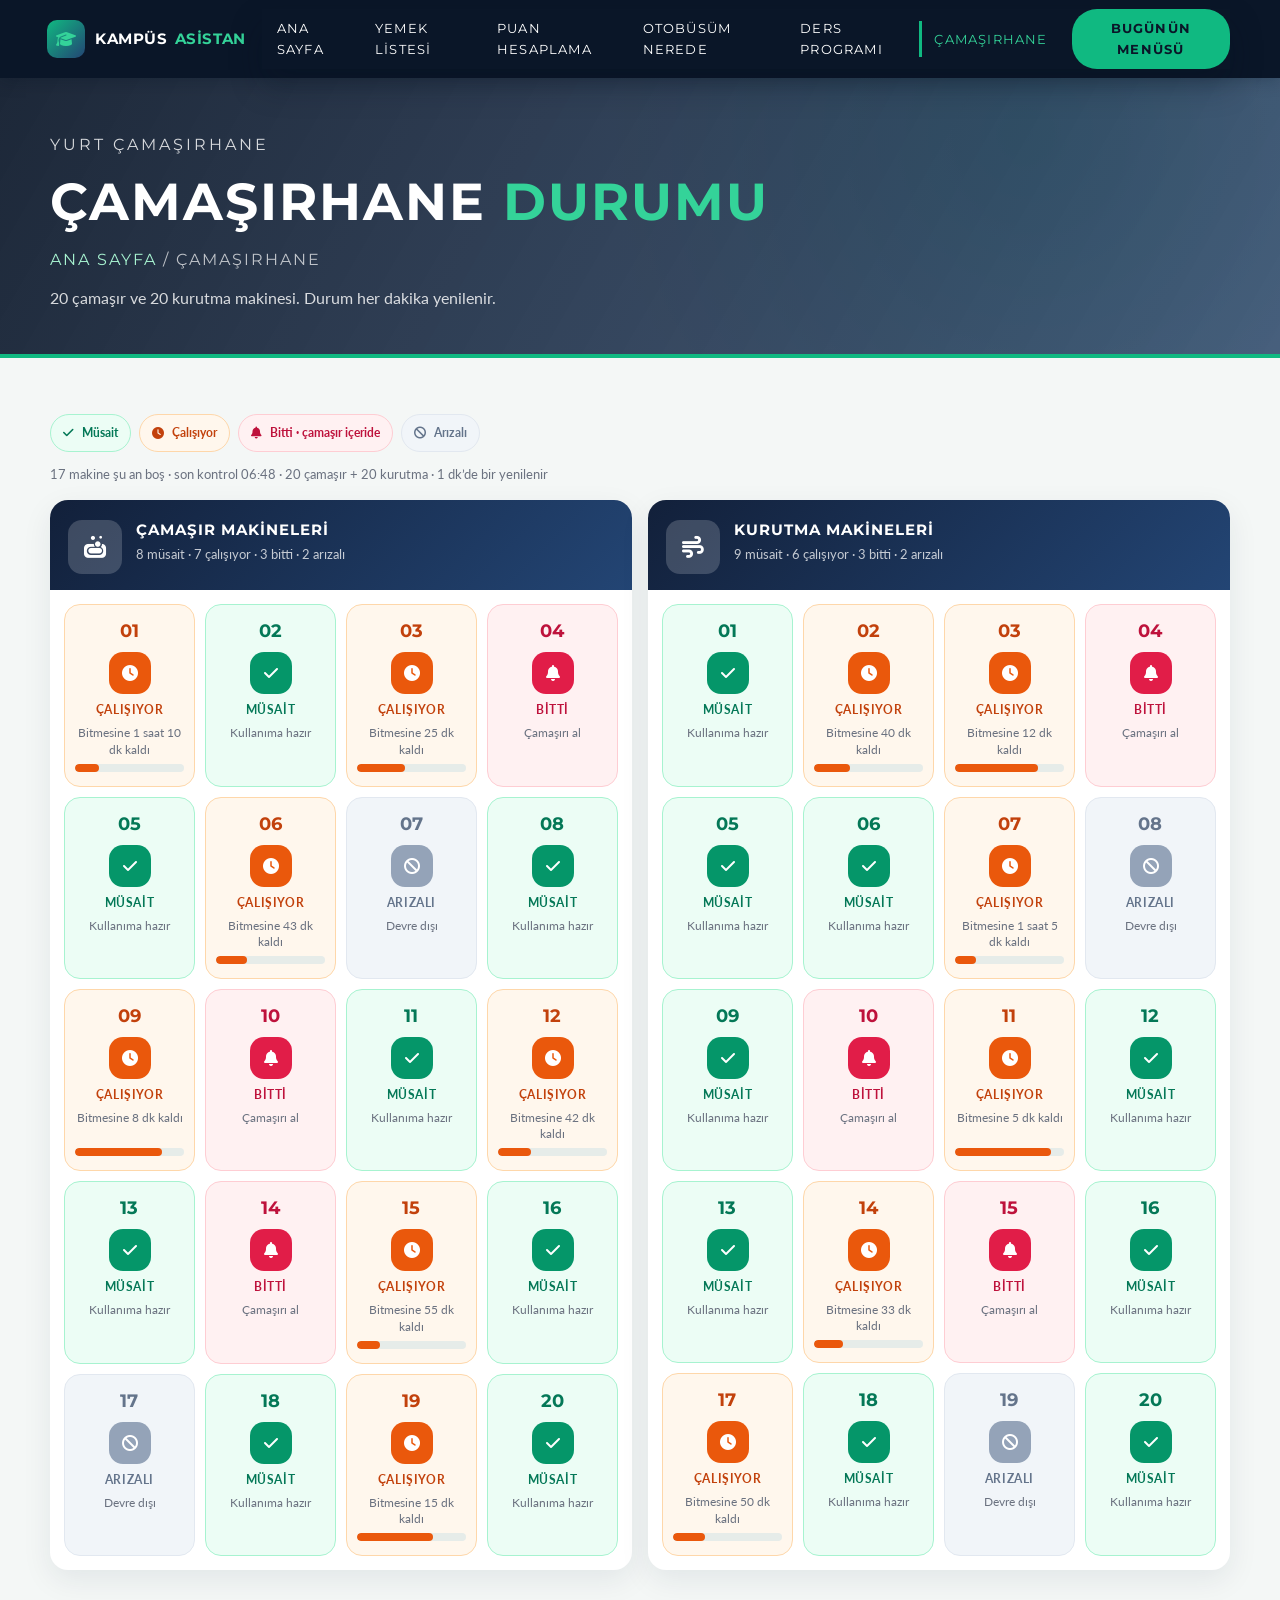
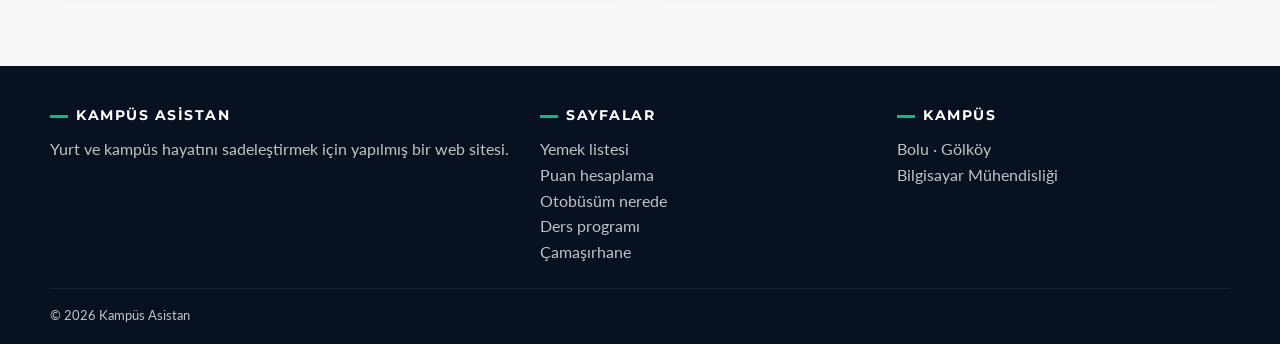
==== commit 2c72af7e: "Ana sayfayı sadeleştir: üst şeridi, hero butonlarını ve hızlı notu kaldır. Co-authored-by: Cursor <c" ====
--- a/camasirhane.html
+++ b/camasirhane.html
@@ -12,12 +12,6 @@
 </head>
 <body>
   <header class="site-header">
-    <div class="header-toolbar">
-      <div class="container header-toolbar-inner">
-        <span><i class="fa-solid fa-location-dot"></i> Bolu · Gölköy Kampüs</span>
-        <span><i class="fa-solid fa-envelope"></i> asistan@kampus.local</span>
-      </div>
-    </div>
     <div class="container header-bar">
       <a class="logo" href="index.html">
         <span class="logo-mark"><i class="fa-solid fa-graduation-cap"></i></span>
@@ -71,7 +65,7 @@
       <div class="footer-grid">
         <div>
           <h4>Kampüs Asistan</h4>
-          <p>Yurt ve kampüs hayatını sadeleştirmek için lacivert–yeşil temalı öğrenci arayüzü.</p>
+          <p>Yurt ve kampüs hayatını sadeleştirmek için yapılmış bir web sitesi.</p>
         </div>
         <div>
           <h4>Sayfalar</h4>
--- a/css/style.css
+++ b/css/style.css
@@ -82,24 +82,6 @@
   box-shadow: 0 2px 16px rgba(7, 17, 31, 0.25);
 }
 
-.header-toolbar {
-  display: none;
-  border-bottom: 1px solid rgba(255, 255, 255, 0.08);
-  padding: 8px 0;
-  color: rgba(255, 255, 255, 0.72);
-  font-size: 12px;
-  letter-spacing: 0.4px;
-}
-
-.header-toolbar-inner {
-  display: flex;
-  justify-content: space-between;
-  align-items: center;
-  gap: 16px;
-}
-
-.header-toolbar span { display: inline-flex; align-items: center; gap: 8px; }
-
 .header-bar {
   display: flex;
   align-items: center;
@@ -131,7 +113,7 @@
   font-size: 16px;
 }
 
-.logo span { color: var(--mint-400); }
+.logo span { color: var(--mint-400); margin-left: -3px; }
 
 .nav-toggle {
   width: 44px;
@@ -1595,8 +1577,6 @@
 }
 
 @media (min-width: 768px) {
-  .header-toolbar { display: block; }
-
   .nav-toggle { display: none; }
 
   .site-nav {
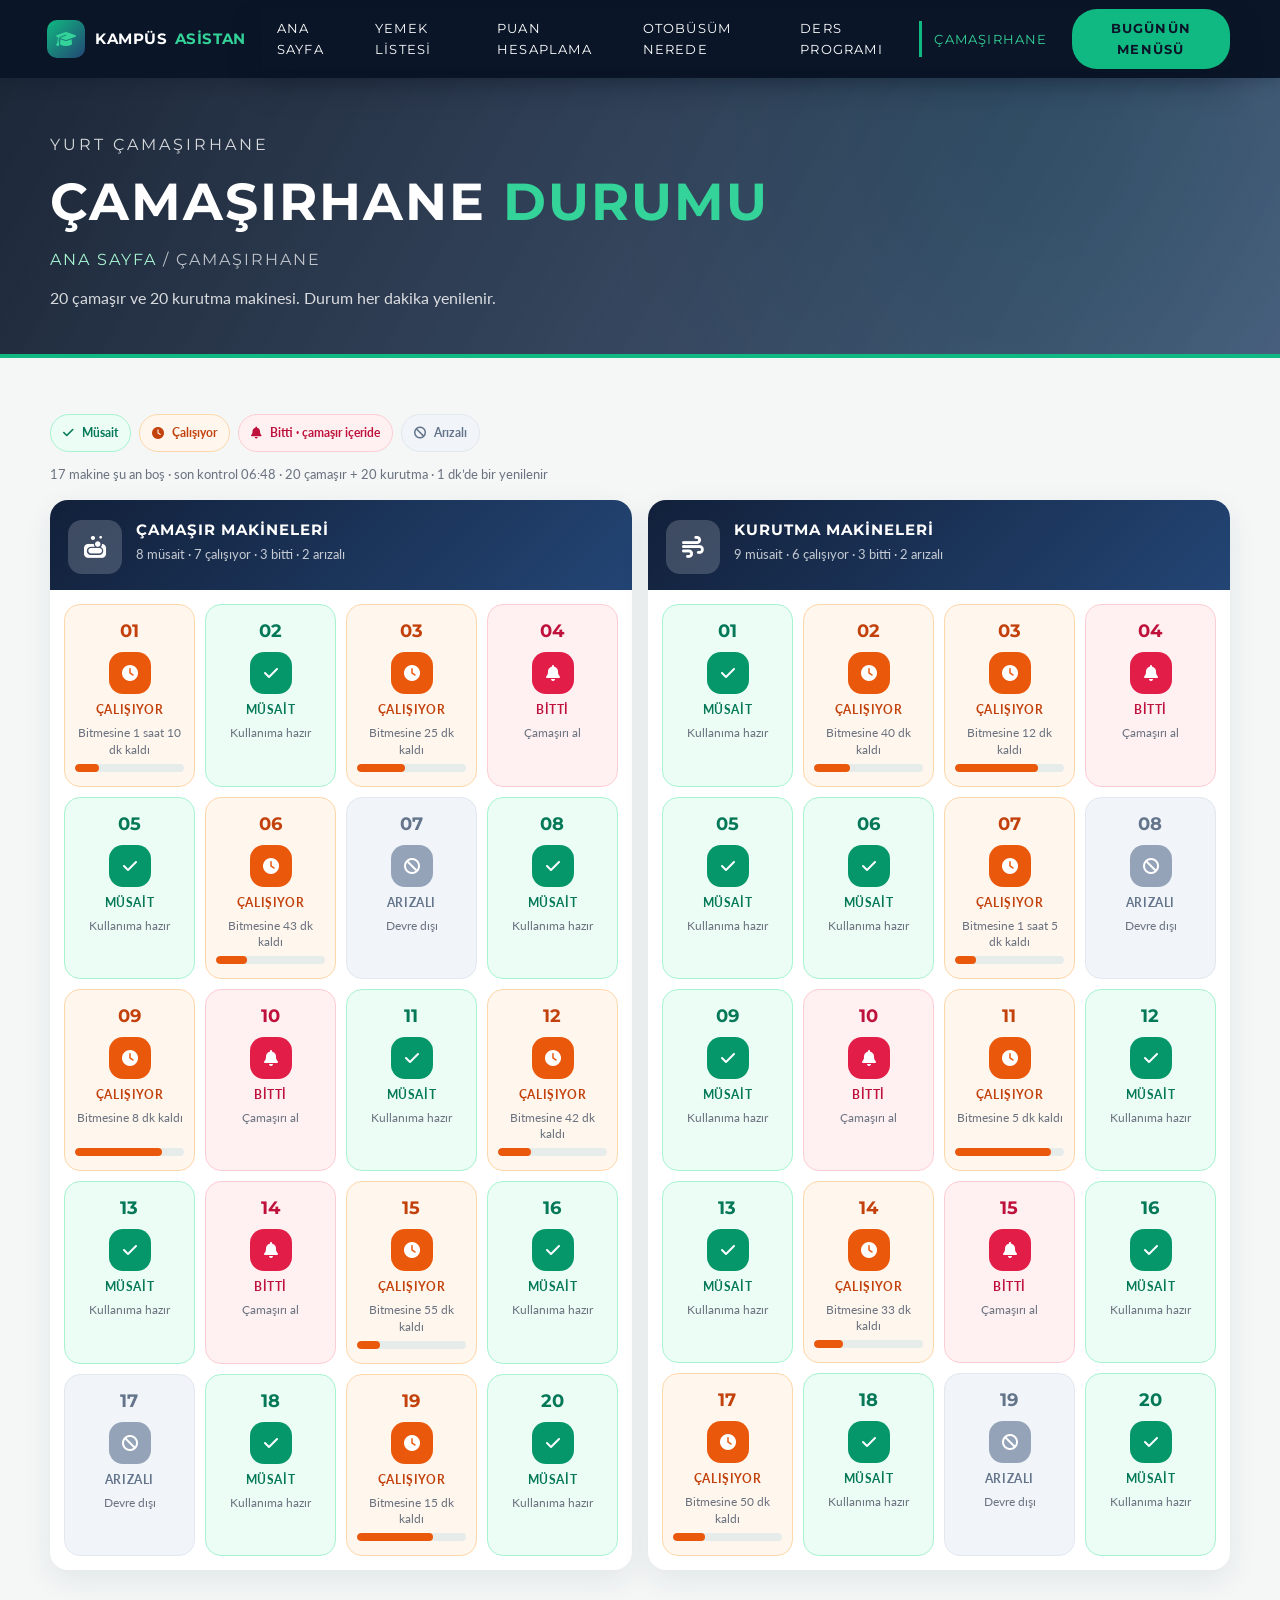
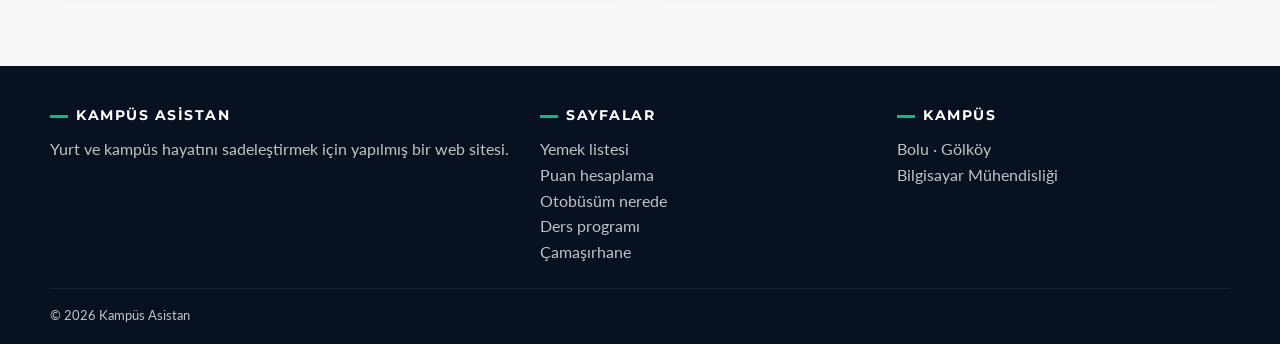
==== commit 7e00532f: "Mobilde sabit header, kilitli hamburger menü ve ortalanmış ders penceresi. Co-authored-by: Cursor <c" ====
--- a/camasirhane.html
+++ b/camasirhane.html
@@ -8,7 +8,7 @@
   <link rel="preconnect" href="https://fonts.googleapis.com">
   <link href="https://fonts.googleapis.com/css2?family=Lato:wght@300;400;700;900&family=Montserrat:wght@400;700&display=swap" rel="stylesheet">
   <link rel="stylesheet" href="https://cdnjs.cloudflare.com/ajax/libs/font-awesome/6.5.2/css/all.min.css">
-  <link rel="stylesheet" href="css/style.css?v=9">
+  <link rel="stylesheet" href="css/style.css?v=11">
 </head>
 <body>
   <header class="site-header">
@@ -87,7 +87,7 @@
     </div>
   </footer>
 
-  <script src="js/core.js"></script>
+  <script src="js/core.js?v=11"></script>
   <script src="js/laundry.js"></script>
 </body>
 </html>
--- a/css/style.css
+++ b/css/style.css
@@ -51,6 +51,15 @@
   min-height: 100vh;
   overflow-x: hidden;
   max-width: 100%;
+  padding-top: var(--header-h);
+}
+
+body.scroll-locked {
+  position: fixed;
+  left: 0;
+  right: 0;
+  width: 100%;
+  overflow: hidden;
 }
 
 img { max-width: 100%; display: block; }
@@ -75,8 +84,10 @@
 
 /* Header — template: dark navy bar, uppercase nav, pill CTA */
 .site-header {
-  position: sticky;
+  position: fixed;
   top: 0;
+  left: 0;
+  right: 0;
   z-index: 50;
   background: var(--navy-900);
   box-shadow: 0 2px 16px rgba(7, 17, 31, 0.25);
@@ -148,15 +159,19 @@
 
 .site-nav {
   position: fixed;
-  inset: var(--header-h) 0 auto 0;
+  top: var(--header-h);
+  left: 0;
+  right: 0;
   background: var(--navy-800);
   padding: 12px 16px 20px;
   display: none;
   flex-direction: column;
   gap: 4px;
-  z-index: 40;
-  max-height: calc(100vh - var(--header-h));
+  z-index: 60;
+  max-height: calc(100dvh - var(--header-h));
   overflow: auto;
+  overscroll-behavior: contain;
+  -webkit-overflow-scrolling: touch;
   box-shadow: 0 16px 32px rgba(7, 17, 31, 0.28);
 }
 
@@ -1339,8 +1354,10 @@
   background: rgba(7, 17, 31, 0.55);
   z-index: 80;
   display: none;
-  align-items: flex-end;
+  align-items: center;
   justify-content: center;
+  padding: 16px;
+  overscroll-behavior: none;
 }
 
 .modal-backdrop.open { display: flex; }
@@ -1348,10 +1365,13 @@
 .modal {
   background: #fff;
   width: min(640px, 100%);
-  max-height: 86vh;
-  overflow: auto;
-  border-radius: 20px 20px 0 0;
-  padding: 22px 20px 28px;
+  max-height: min(86dvh, calc(100% - 8px));
+  display: flex;
+  flex-direction: column;
+  overflow: hidden;
+  border-radius: var(--radius);
+  padding: 22px 20px 8px;
+  overscroll-behavior: contain;
 }
 
 .modal-head {
@@ -1359,7 +1379,22 @@
   justify-content: space-between;
   align-items: flex-start;
   gap: 12px;
-  margin-bottom: 16px;
+  margin-bottom: 12px;
+  flex-shrink: 0;
+}
+
+.modal > .hint {
+  flex-shrink: 0;
+  margin-bottom: 12px;
+}
+
+.week-list {
+  overflow-y: auto;
+  overscroll-behavior: contain;
+  -webkit-overflow-scrolling: touch;
+  flex: 1;
+  min-height: 0;
+  padding-bottom: 16px;
 }
 
 .week-list li {
@@ -1602,11 +1637,6 @@
   .form-grid.two { grid-template-columns: 1fr 1fr; }
   .today-preview { grid-template-columns: 1fr; }
   .footer-grid { grid-template-columns: 1.4fr 1fr 1fr; }
-  .modal {
-    border-radius: var(--radius);
-    margin-bottom: 6vh;
-  }
-  .modal-backdrop { align-items: center; }
 }
 
 @media (min-width: 900px) {
